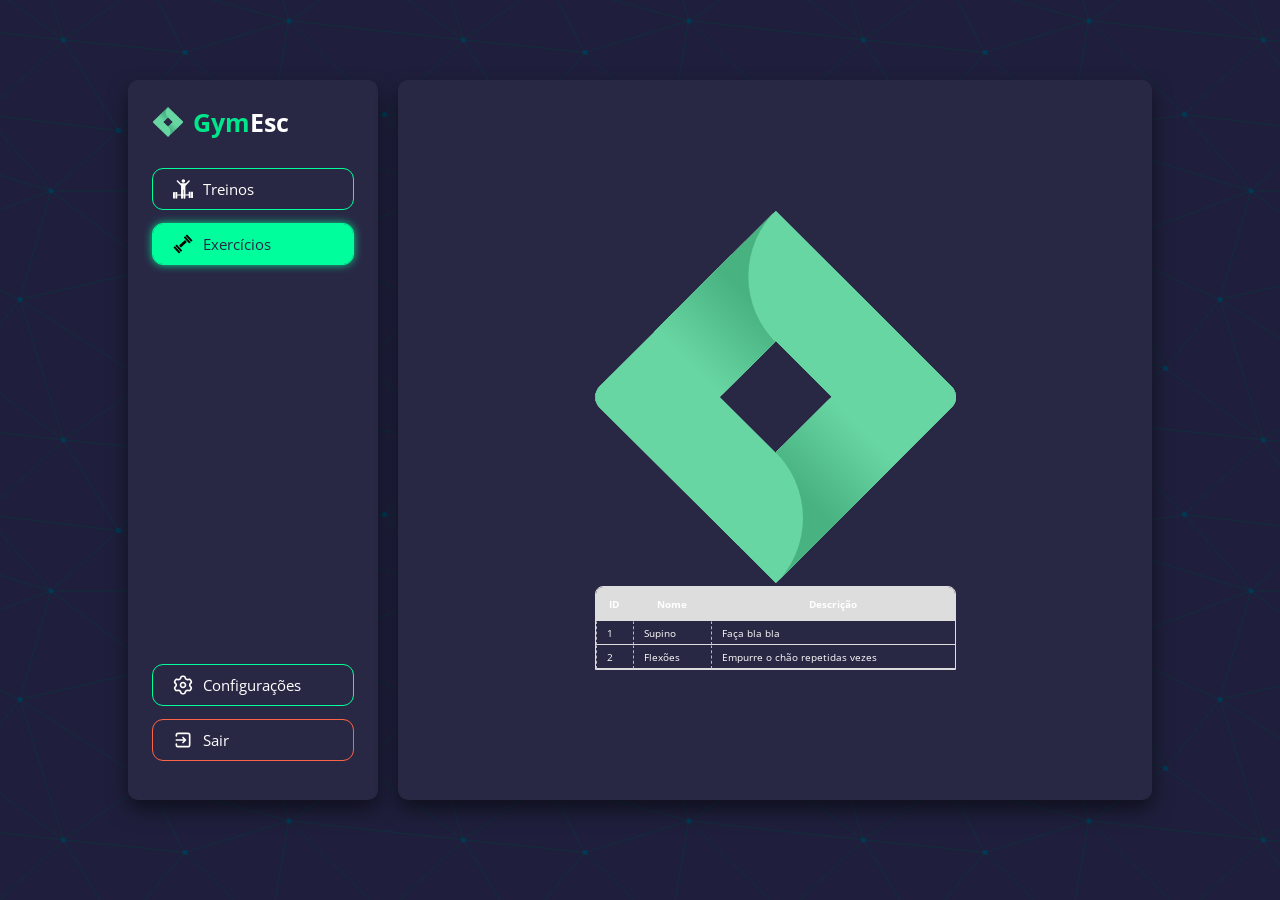
==== exercises/index.html @ a830c410 "ajustando nome do site" ====
<!DOCTYPE html>
<html lang="pt-BR">

<head>
    <meta charset="UTF-8">
    <meta name="viewport" content="width=device-width, initial-scale=1.0">
    <link rel="icon" type="image/x-icon" href="/src/images/logo.ico">

    <title>GymEsc Exercícios</title>

    <link rel="stylesheet" href="/src/css/globals.css">
    <link rel="stylesheet" href="/src/css/navbar.css">
    <link rel="stylesheet" href="/src/css/content.css">
    <link rel="stylesheet" href="/src/css/list.css">
    <link rel="stylesheet" href="./src/css/styles.css">
</head>

<body>
    <div class="page-container">
        <div class="js-template" data-src="navbar/navbar.html"></div>

        <div class="content-container container">
            <div class="js-exercises-container">
                <div class="empty-state js-empty-state" hidden>
                    <h2 class="title">Nenhum <span class="green">exercício</span> encontrado</h2>
                    <div class="illustration">
                        <img src="/src/images/trains_empty_state.svg" alt="Exercise Illustration">
                    </div>
                </div>

                <div class="exercises-container">


                    <div class="exercises-list list-container js-list">
                        <img src="/src/images/logo.png" alt="">

                        <table class="list">
                            <thead>
                                <tr>
                                    <th>ID</th>
                                    <th>Nome</th>
                                    <th>Descrição</th>
                                </tr>
                            </thead>
                            <tbody class="js-table">
                            </tbody>
                        </table>
                    </div>
                </div>
            </div>
        </div>
    </div>

    <script src="/src/javascript/globals.js"></script>
    <script src="./src/javascript/script.js"></script>
</body>

</html>
---- src/css/globals.css ----
@charset "utf-8";

@import url('https://fonts.googleapis.com/css2?family=Open+Sans:ital,wght@0,300..800;1,300..800&display=swap');

:root {
    --white-color: white;
    --red-color: tomato;
    --green-color: #00e68a;

    --shadow-dark-color: rgba(0, 0, 0, 0.5);

    --container-primary-bg-color: #282845;

    --label-light-color: #ccc;

    --input-bg-color: rgb(81, 71, 105);

    --input-font-active-color: #fff;

    --input-font-placeholder-color: #aaa;

    --button-green-color: #00FF9C;
    --button-hover-green-color: #00e68a;
    --button-click-green-color: #0ca065;

    --button-font-dark-color: #282845;
    --button-font-light-color: #fff;
}

*,
*::before,
*::after {
    box-sizing: border-box;
}

* {
    margin: 0;
    padding: 0;

    list-style: none;
    vertical-align: baseline;

    font-family: "Open Sans", sans-serif;
    font-optical-sizing: auto;
    font-style: normal;
    font-variation-settings: "width" 100;
}

html {
    font-size: 62.5%;
}

body {
    margin: 0;
    background-image: url("/src/images/bg.svg");
    color: var(--white-color);
    display: flex;
    justify-content: center;
    align-items: center;
    height: 100vh;
}

.green {
    color: var(--green-color);
}

.icon {
    width: 2rem;
    height: 2rem;
}

.page-container {
    width: 80%;
    height: 80%;

    display: flex;
    justify-content: center;
    align-items: center;
    gap: 2rem;
}

.container {
    background-color: var(--container-primary-bg-color);
    box-shadow: 0 1rem 2rem var(--shadow-dark-color);
    border-radius: 1rem;
    padding: 4rem;
    width: 100%;

    margin-bottom: 2rem;
}

.logo {
    display: flex;
    justify-content: left;
    align-items: center;
    height: fit-content;

    gap: 1rem;
}

.logo h1 {
    font-size: 4rem;
}

.logo h2 {
    font-size: 2.5rem;
}

.logo img {
    width: 3rem;
    height: 3rem;
}

h1,
h2,
h3 {
    font-size: 1rem;
}

.columns {
    display: flex;
    flex-direction: row;
    width: 100%;
    gap: 2rem;
}

.col {
    display: flex;
    flex-direction: column;
    width: 100%;
}
---- src/css/navbar.css ----
.navbar-container {
    padding: 2.5rem;

    display: flex;
    flex-direction: column;
    justify-content: space-between;

    max-width: 25rem;
    width: 100%;

    height: 100%;
}

.navbar-container .button {
    display: flex;
    justify-content: left;
    gap: 1rem;
    align-items: center;

    width: 100%;
    padding: 1rem 2rem;
    border-radius: 1rem;
    text-align: center;

    outline: .1rem solid var(--button-green-color);
    margin-bottom: 1.5rem;
    color: var(--button-font-ligth-color);

    font-size: 1.5rem;
}

.navbar-container .button.red {
    outline: .1rem solid var(--red-color);
}

.navbar-container .button:hover {
    background-color: var(--button-green-color);
    box-shadow: 0 0 1rem var(--button-green-color);
    color: var(--button-font-dark-color);
}

.icon.black {
    display: none;
}

.navbar-container .button:hover>.icon {
    display: none;
}

.navbar-container .button:hover>.icon.black {
    display: block;
}

.navbar-container .button.red:hover>.icon {
    display: block;
}

.navbar-container .button.red:hover>.icon.black {
    display: none;
}

.navbar-container .button.red:hover {
    background-color: var(--red-color);
    box-shadow: 0 0 1rem rgb(255, 120, 96);
    color: var(--button-font-ligth-color);
}

.button.active {
    background-color: var(--button-green-color);
    box-shadow: 0 0 1rem var(--button-green-color);
    color: var(--button-font-dark-color);
}

.button.active>.icon {
    display: none;
}

.button.active>.icon.icon.black {
    display: block;
}

.logo {
    margin-bottom: 3rem;
}
---- src/css/content.css ----
a {
    color: var(--white-color);
    text-decoration: none;
}

.content-container {
    padding: 2rem;

    width: 100%;
    height: 100%;

    display: flex;
    justify-content: center;
    align-items: center;
}

.content {
    display: flex;
    max-width: 60rem;
    flex-direction: column;
    justify-content: center;
    align-content: center;
}

.illustration {
    padding: 0 2rem;
}

.illustration img {
    width: 100%;
    height: auto;
}

.title {
    font-size: 2.5rem;
    text-align: center;
}
---- src/css/list.css ----
:root {
    --table-main-gray-color: #ddd;
    --table-main-gray-light-color: #ddddddcc;
    --table-row-deleted-color: #ff6e6e38;
    --table-row-received-color: rgba(100, 255, 0, 0.22);
}

.list-container {
    width: 100%;
    overflow-x: auto;
}

.list {
    width: 100%;
    border-spacing: 0;
    border-radius: .8rem .8rem 0 0;
    border: .1rem solid var(--table-main-gray-color);

}

.list th {
    background-color: var(--table-main-gray-color);
    padding: 1rem .8rem;
}

.list th:first-child {
    border-top-left-radius: .7rem;
}

.list th:last-child {
    border-top-right-radius: .7rem;
}

.list tr:has(td) {
    transition: .2s ease-in-out;
}

.list tr:hover {
    background-color: var(--table-main-gray-light-color);
}

.list td {
    border-bottom: .1rem solid var(--table-main-gray-color);
    border-top: .1rem solid transparent;
    border-left: .1rem dashed var(--table-main-gray-light-color);
    padding: .4rem 1rem;
    white-space: nowrap;
    overflow-x: hidden;
}

.list td.data-value {
    text-align: center;
}

.list td.data-actions {
    display: flex;
    justify-content: space-evenly;
    height: 100%;
    gap: .5rem;
}
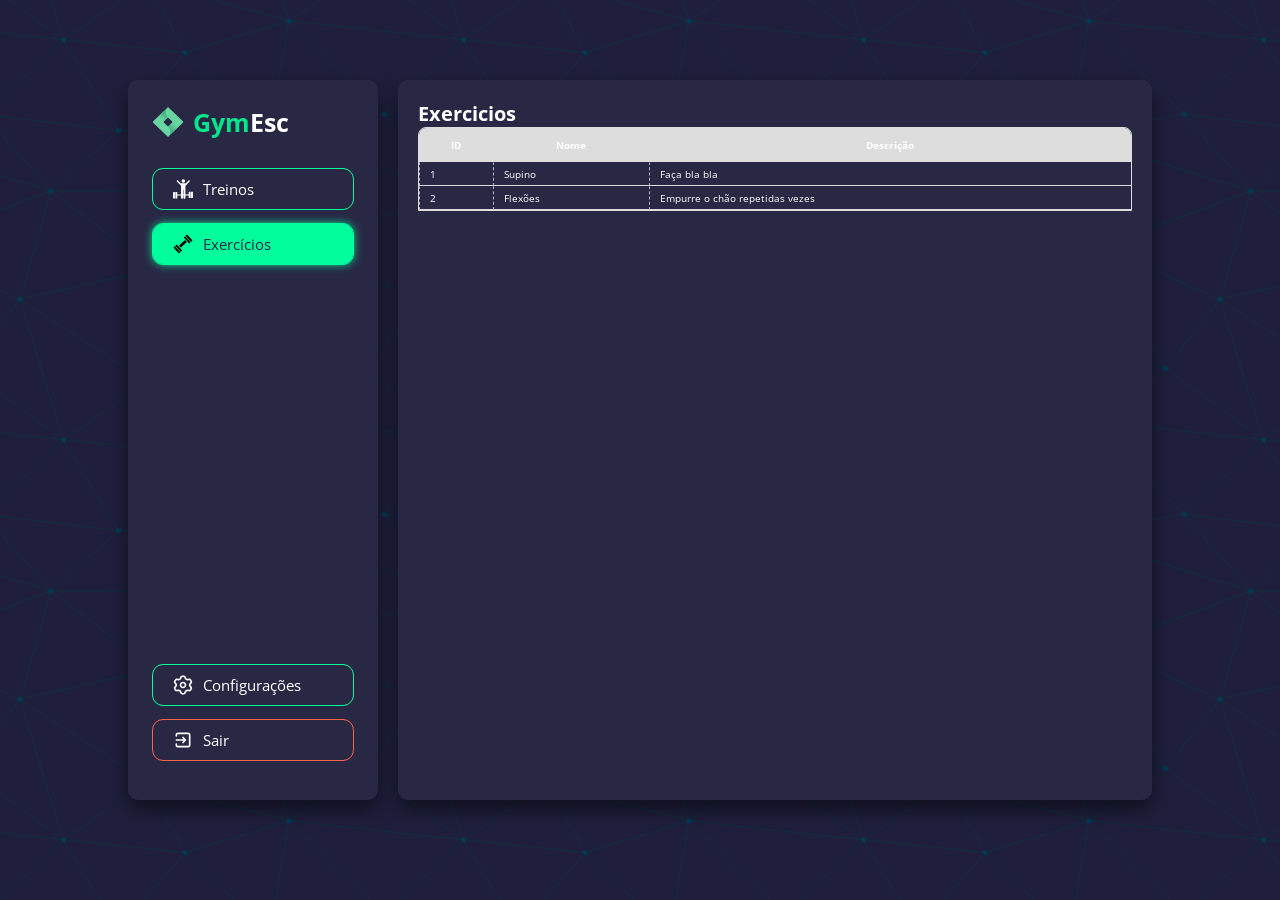
==== commit 3c40791a: "ajustanto nome da pagina" ====
--- a/exercises/index.html
+++ b/exercises/index.html
@@ -6,7 +6,7 @@
     <meta name="viewport" content="width=device-width, initial-scale=1.0">
     <link rel="icon" type="image/x-icon" href="/src/images/logo.ico">
 
-    <title>GymEsc Exercícios</title>
+    <title>GymEsc | Exercícios</title>
 
     <link rel="stylesheet" href="/src/css/globals.css">
     <link rel="stylesheet" href="/src/css/navbar.css">
@@ -20,7 +20,11 @@
         <div class="js-template" data-src="navbar/navbar.html"></div>
 
         <div class="content-container container">
-            <div class="js-exercises-container">
+            <div class="content exercises-container  js-exercises-container">
+                <div class="content-header">
+                    <h2 class="title">Exercicios</h2>
+                </div>
+
                 <div class="empty-state js-empty-state" hidden>
                     <h2 class="title">Nenhum <span class="green">exercício</span> encontrado</h2>
                     <div class="illustration">
@@ -28,12 +32,10 @@
                     </div>
                 </div>
 
-                <div class="exercises-container">
+                <div class="">
 
 
                     <div class="exercises-list list-container js-list">
-                        <img src="/src/images/logo.png" alt="">
-
                         <table class="list">
                             <thead>
                                 <tr>
--- a/src/css/navbar.css
+++ b/src/css/navbar.css
@@ -1,3 +1,8 @@
+a {
+    color: var(--white-color);
+    text-decoration: none;
+}
+
 .navbar-container {
     padding: 2.5rem;
 
--- a/src/css/content.css
+++ b/src/css/content.css
@@ -1,8 +1,3 @@
-a {
-    color: var(--white-color);
-    text-decoration: none;
-}
-
 .content-container {
     padding: 2rem;
 
@@ -15,11 +10,19 @@
 }
 
 .content {
+    width: 100%;
+    height: 100%;
+
     display: flex;
-    max-width: 60rem;
     flex-direction: column;
-    justify-content: center;
-    align-content: center;
+}
+
+.content-header {
+    display: flex;
+}
+
+.content-header .title {
+    font-size: 2rem;
 }
 
 .illustration {
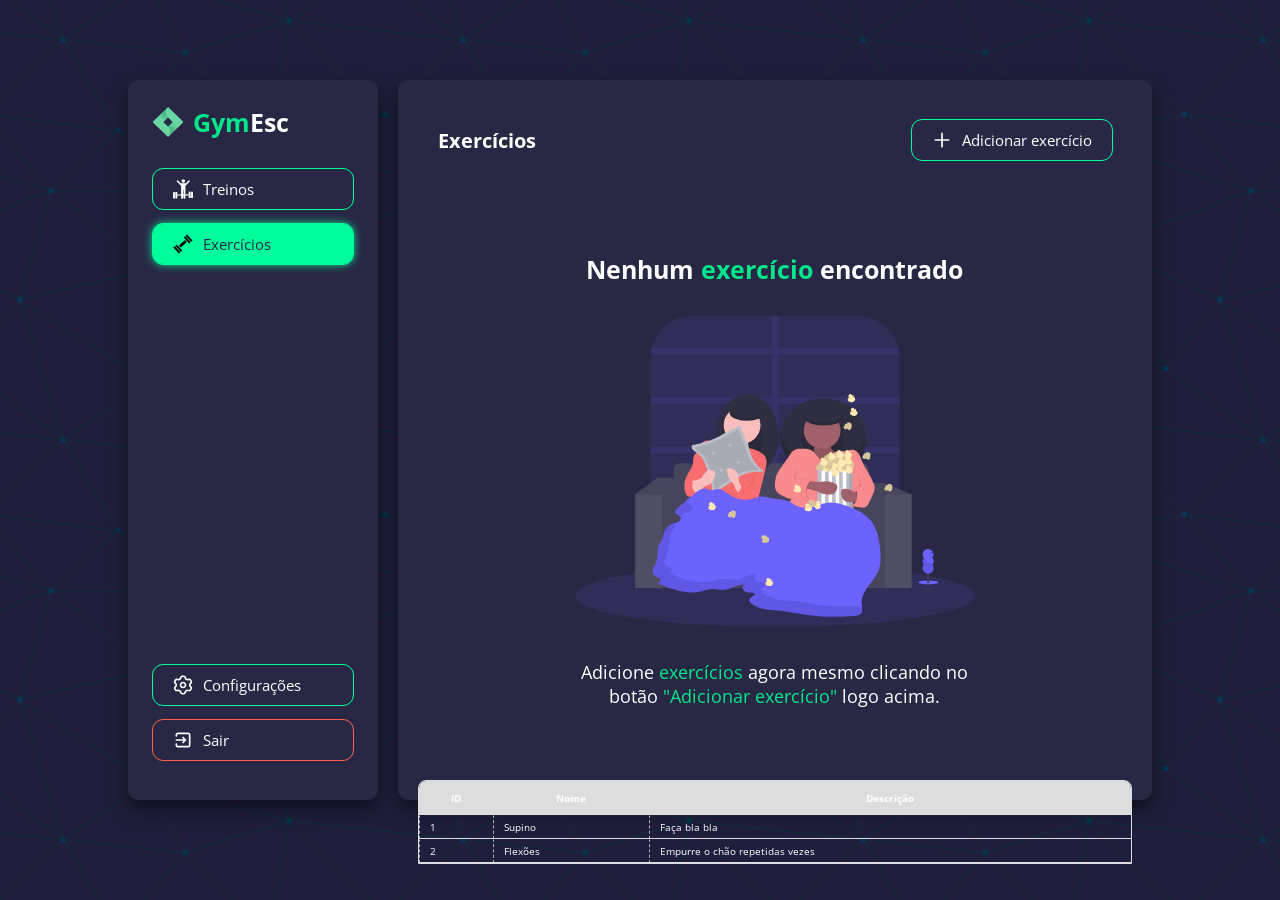
==== commit 94bcbc60: "ajustando empty states" ====
--- a/exercises/index.html
+++ b/exercises/index.html
@@ -20,20 +20,32 @@
         <div class="js-template" data-src="navbar/navbar.html"></div>
 
         <div class="content-container container">
-            <div class="content exercises-container  js-exercises-container">
+            <div class="content exercises-container js-exercises-container">
                 <div class="content-header">
-                    <h2 class="title">Exercicios</h2>
+                    <h1 class="title">Exercícios</h1>
+
+                    <a href="/exercises" class="button-wraper">
+                        <div class="button no-wrap">
+                            <img src="/src/icons/plus.svg" alt="add workout" class="icon">
+                            <img src="/src/icons/plus_black.svg" alt="add workout" class="icon black">
+                            <span>Adicionar exercício</span>
+                        </div>
+                    </a>
                 </div>
 
-                <div class="empty-state js-empty-state" hidden>
-                    <h2 class="title">Nenhum <span class="green">exercício</span> encontrado</h2>
-                    <div class="illustration">
-                        <img src="/src/images/trains_empty_state.svg" alt="Exercise Illustration">
+                <div class="content-main">
+                    <div class="empty-state js-empty-state" hidden>
+                        <div class="empty-state-content">
+                            <h2 class="title">Nenhum <span class="green">exercício</span> encontrado</h2>
+                            <div class="illustration">
+                                <img src="/src/images/exercises_empty_state.svg" alt="Exercise Illustration">
+                            </div>
+                            <p class="description">
+                                Adicione <span class="green">exercícios</span> agora mesmo clicando no botão
+                                <span class="green">"Adicionar exercício"</span> logo acima.
+                            </p>
+                        </div>
                     </div>
-                </div>
-
-                <div class="">
-
 
                     <div class="exercises-list list-container js-list">
                         <table class="list">
@@ -49,8 +61,11 @@
                         </table>
                     </div>
                 </div>
+
+                <div class="content-footer"></div>
             </div>
         </div>
+    </div>
     </div>
 
     <script src="/src/javascript/globals.js"></script>
--- a/src/css/globals.css
+++ b/src/css/globals.css
@@ -43,7 +43,6 @@
     font-family: "Open Sans", sans-serif;
     font-optical-sizing: auto;
     font-style: normal;
-    font-variation-settings: "width" 100;
 }
 
 html {
--- a/src/css/navbar.css
+++ b/src/css/navbar.css
@@ -1,6 +1,12 @@
-a {
+@import url(/src/css/buttons.css);
+
+a:has(.logo) {
     color: var(--white-color);
     text-decoration: none;
+}
+
+.navbar-container .button {
+    margin-bottom: 1.5rem;
 }
 
 .navbar-container {
@@ -16,74 +22,6 @@
     height: 100%;
 }
 
-.navbar-container .button {
-    display: flex;
-    justify-content: left;
-    gap: 1rem;
-    align-items: center;
-
-    width: 100%;
-    padding: 1rem 2rem;
-    border-radius: 1rem;
-    text-align: center;
-
-    outline: .1rem solid var(--button-green-color);
-    margin-bottom: 1.5rem;
-    color: var(--button-font-ligth-color);
-
-    font-size: 1.5rem;
-}
-
-.navbar-container .button.red {
-    outline: .1rem solid var(--red-color);
-}
-
-.navbar-container .button:hover {
-    background-color: var(--button-green-color);
-    box-shadow: 0 0 1rem var(--button-green-color);
-    color: var(--button-font-dark-color);
-}
-
-.icon.black {
-    display: none;
-}
-
-.navbar-container .button:hover>.icon {
-    display: none;
-}
-
-.navbar-container .button:hover>.icon.black {
-    display: block;
-}
-
-.navbar-container .button.red:hover>.icon {
-    display: block;
-}
-
-.navbar-container .button.red:hover>.icon.black {
-    display: none;
-}
-
-.navbar-container .button.red:hover {
-    background-color: var(--red-color);
-    box-shadow: 0 0 1rem rgb(255, 120, 96);
-    color: var(--button-font-ligth-color);
-}
-
-.button.active {
-    background-color: var(--button-green-color);
-    box-shadow: 0 0 1rem var(--button-green-color);
-    color: var(--button-font-dark-color);
-}
-
-.button.active>.icon {
-    display: none;
-}
-
-.button.active>.icon.icon.black {
-    display: block;
-}
-
 .logo {
     margin-bottom: 3rem;
 }
--- a/src/css/content.css
+++ b/src/css/content.css
@@ -17,24 +17,57 @@
     flex-direction: column;
 }
 
-.content-header {
+.content .content-header {
     display: flex;
+    align-items: center;
+    justify-content: space-between;
+
+    padding: 2rem;
 }
 
-.content-header .title {
+.content .content-header .title {
     font-size: 2rem;
+    width: 100%;
 }
 
-.illustration {
-    padding: 0 2rem;
+.content .content-main {
+    width: 100%;
+    height: 100%;
 }
 
-.illustration img {
+.content .content-main .empty-state {
     width: 100%;
-    height: auto;
+    height: 100%;
+
+    display: flex;
+    justify-content: center;
+    align-items: center;
 }
 
-.title {
+.empty-state-content {
+    display: flex;
+    flex-direction: column;
+    justify-content: center;
+    align-items: center;
+
+    max-width: 60%;
+}
+
+.content .content-main .empty-state .title {
+    text-align: center;
     font-size: 2.5rem;
+}
+
+.content .content-main .empty-state .description {
+    font-size: 1.8rem;
     text-align: center;
+}
+
+.content .empty-state .illustration {
+    padding: 3rem 0;
+}
+
+.content .empty-state .illustration img {
+    max-width: 40rem;
+    width: 100%;
 }
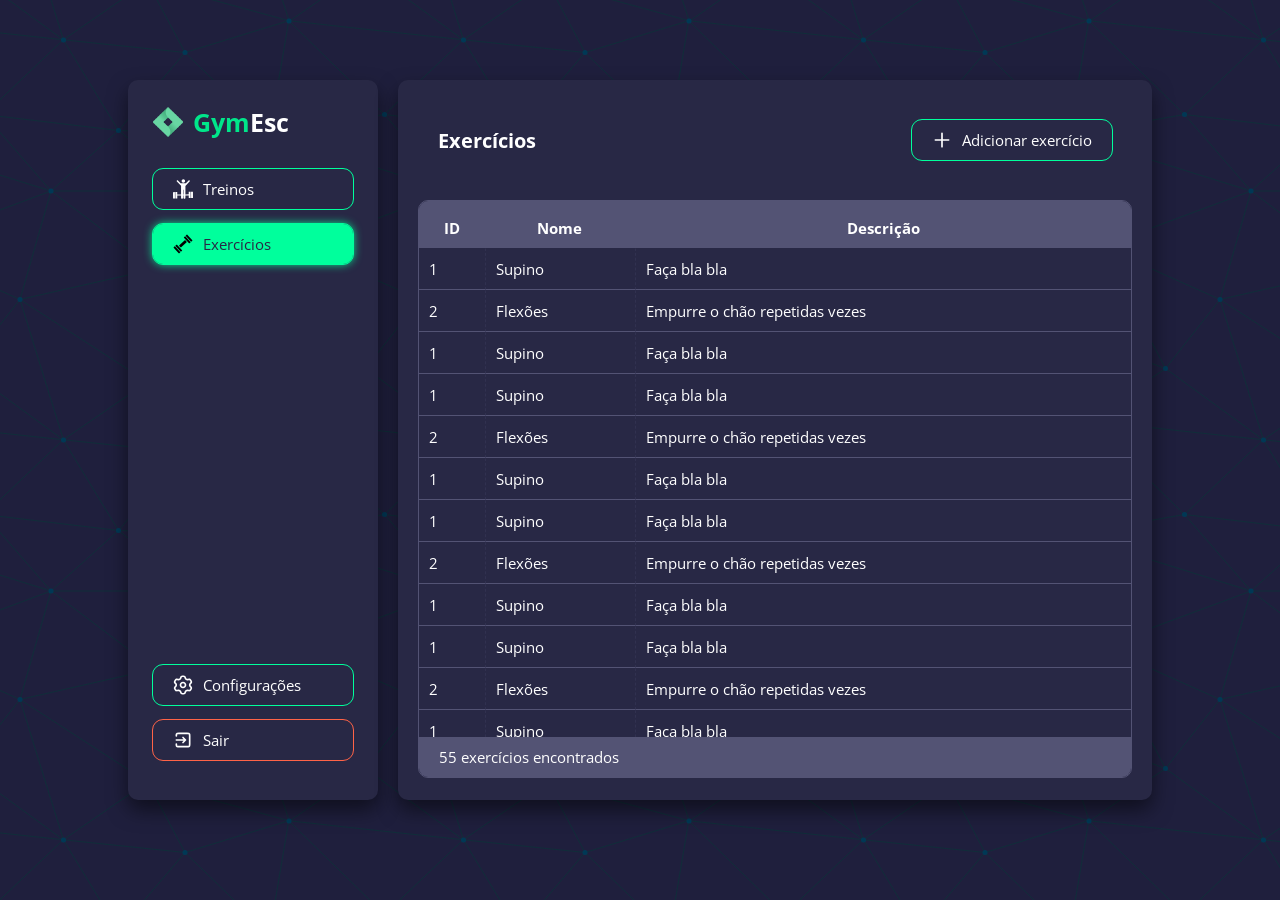
==== commit 83822203: "adicionando listagem" ====
--- a/exercises/index.html
+++ b/exercises/index.html
@@ -36,7 +36,9 @@
                 <div class="content-main">
                     <div class="empty-state js-empty-state" hidden>
                         <div class="empty-state-content">
-                            <h2 class="title">Nenhum <span class="green">exercício</span> encontrado</h2>
+                            <h2 class="title">
+                                Nenhum <span class="green">exercício</span> encontrado
+                            </h2>
                             <div class="illustration">
                                 <img src="/src/images/exercises_empty_state.svg" alt="Exercise Illustration">
                             </div>
@@ -47,29 +49,37 @@
                         </div>
                     </div>
 
-                    <div class="exercises-list list-container js-list">
-                        <table class="list">
-                            <thead>
-                                <tr>
-                                    <th>ID</th>
-                                    <th>Nome</th>
-                                    <th>Descrição</th>
-                                </tr>
-                            </thead>
-                            <tbody class="js-table">
-                            </tbody>
-                        </table>
+                    <div class="list-wraper js-list">
+                        <div class="list-header"></div>
+                        <div class="exercises-list list-container">
+                            <table class="list">
+                                <thead>
+                                    <tr>
+                                        <th>ID</th>
+                                        <th>Nome</th>
+                                        <th>Descrição</th>
+                                    </tr>
+                                </thead>
+                                <tbody class="js-table"></tbody>
+                            </table>
+                        </div>
+
+                        <div class="placeholder"></div>
+
+                        <div class="list-footer">
+                            55 exercícios encontrados
+                        </div>
                     </div>
+
                 </div>
 
                 <div class="content-footer"></div>
             </div>
         </div>
     </div>
-    </div>
 
     <script src="/src/javascript/globals.js"></script>
     <script src="./src/javascript/script.js"></script>
 </body>
 
-</html>+</html>
--- a/src/css/globals.css
+++ b/src/css/globals.css
@@ -3,28 +3,34 @@
 @import url('https://fonts.googleapis.com/css2?family=Open+Sans:ital,wght@0,300..800;1,300..800&display=swap');
 
 :root {
-    --white-color: white;
-    --red-color: tomato;
+    --white-color: #ffffff;
+    --red-color: #ff6347;
     --green-color: #00e68a;
 
-    --shadow-dark-color: rgba(0, 0, 0, 0.5);
+    --primary-color: #1F1F3D;
+    --primary-color-hover: #21213f;
+
+    --secundary-color: #282845;
+    --terciary-color: #535374;
+
+    --shadow-dark-color: #00000080;
 
     --container-primary-bg-color: #282845;
 
-    --label-light-color: #ccc;
+    --label-light-color: #cccccc;
 
-    --input-bg-color: rgb(81, 71, 105);
+    --input-bg-color: #514769;
 
-    --input-font-active-color: #fff;
+    --input-font-active-color: #ffffff;
 
-    --input-font-placeholder-color: #aaa;
+    --input-font-placeholder-color: #aaaaaa;
 
     --button-green-color: #00FF9C;
     --button-hover-green-color: #00e68a;
     --button-click-green-color: #0ca065;
 
     --button-font-dark-color: #282845;
-    --button-font-light-color: #fff;
+    --button-font-light-color: #ffffff;
 }
 
 *,
@@ -127,4 +133,31 @@
     display: flex;
     flex-direction: column;
     width: 100%;
-}+}
+
+.hide {
+    display: none;
+}
+
+::-webkit-scrollbar {
+    width: 1rem;
+}
+
+::-webkit-scrollbar-track {
+    background-color: var(--terciary-color);
+}
+
+::-webkit-scrollbar-thumb {
+    cursor: pointer;
+    background-color: var(--green-color);
+    border-radius: 1rem;
+}
+
+::-webkit-scrollbar-thumb:hover {
+    background-color: var(--button-green-color);
+}
+
+.placeholder {
+    flex-grow: 1;
+    min-height: 0;
+}
--- a/src/css/content.css
+++ b/src/css/content.css
@@ -23,6 +23,7 @@
     justify-content: space-between;
 
     padding: 2rem;
+    margin-bottom: 2rem;
 }
 
 .content .content-header .title {
@@ -42,6 +43,10 @@
     display: flex;
     justify-content: center;
     align-items: center;
+}
+
+.content .content-main .empty-state[hidden] {
+    display: none;
 }
 
 .empty-state-content {
@@ -70,4 +75,4 @@
 .content .empty-state .illustration img {
     max-width: 40rem;
     width: 100%;
-}+}
--- a/src/css/list.css
+++ b/src/css/list.css
@@ -1,8 +1,20 @@
 :root {
-    --table-main-gray-color: #ddd;
-    --table-main-gray-light-color: #ddddddcc;
-    --table-row-deleted-color: #ff6e6e38;
-    --table-row-received-color: rgba(100, 255, 0, 0.22);
+    --table-main-color: #535374;
+    --table-secundary-color: #313150;
+}
+
+.list-wraper {
+    width: 100%;
+    max-height: 85%;
+
+    display: flex;
+    flex-direction: column;
+    justify-content: center;
+    align-items: center;
+
+    border: .1rem solid var(--table-main-color);
+    overflow: hidden;
+    border-radius: 1rem;
 }
 
 .list-container {
@@ -10,25 +22,31 @@
     overflow-x: auto;
 }
 
+.list-header {
+    width: 100%;
+    height: 1rem;
+    background-color: var(--table-main-color);
+    border-radius: 1rem 1rem 0 0;
+}
+
+.list ::-webkit-scrollbar-thumb {
+    margin: 10rem;
+    padding: 10rem;
+}
+
 .list {
     width: 100%;
     border-spacing: 0;
-    border-radius: .8rem .8rem 0 0;
-    border: .1rem solid var(--table-main-gray-color);
-
+    border: none;
 }
 
 .list th {
-    background-color: var(--table-main-gray-color);
+    position: sticky;
+    top: 0;
+    z-index: 1;
+    background-color: var(--table-main-color);
     padding: 1rem .8rem;
-}
-
-.list th:first-child {
-    border-top-left-radius: .7rem;
-}
-
-.list th:last-child {
-    border-top-right-radius: .7rem;
+    font-size: 1.5rem;
 }
 
 .list tr:has(td) {
@@ -36,16 +54,22 @@
 }
 
 .list tr:hover {
-    background-color: var(--table-main-gray-light-color);
+    background-color: var(--table-secundary-color);
 }
 
 .list td {
-    border-bottom: .1rem solid var(--table-main-gray-color);
+    border-bottom: .1rem solid var(--table-main-color);
     border-top: .1rem solid transparent;
-    border-left: .1rem dashed var(--table-main-gray-light-color);
-    padding: .4rem 1rem;
+    border-left: .1rem dashed var(--table-secundary-color);
+    padding: 1rem 1rem;
     white-space: nowrap;
     overflow-x: hidden;
+
+    font-size: 1.5rem;
+}
+
+.list td:first-child {
+    border-left: none;
 }
 
 .list td.data-value {
@@ -57,4 +81,17 @@
     justify-content: space-evenly;
     height: 100%;
     gap: .5rem;
-}+}
+
+.list-footer {
+    background-color: var(--table-main-color);
+    width: 100%;
+    padding: 1rem;
+    padding-left: 2rem;
+    height: 4rem;
+    text-align: left;
+    font-size: 1.5rem;
+
+    position: sticky;
+    bottom: 0;
+}
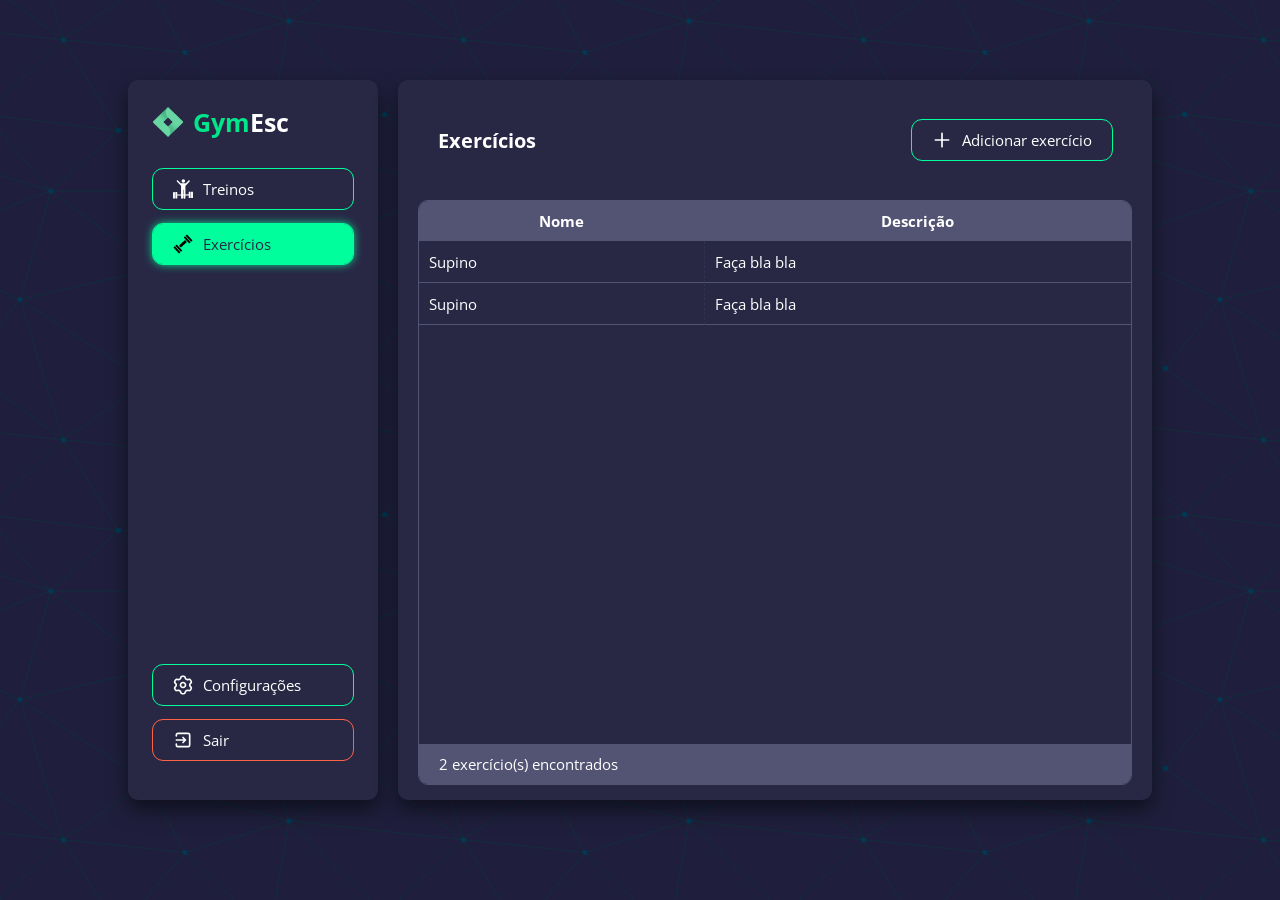
==== commit 68fb5a3d: "listagem exercicios" ====
--- a/exercises/index.html
+++ b/exercises/index.html
@@ -34,7 +34,7 @@
                 </div>
 
                 <div class="content-main">
-                    <div class="empty-state js-empty-state" hidden>
+                    <div class="empty-state js-empty-state">
                         <div class="empty-state-content">
                             <h2 class="title">
                                 Nenhum <span class="green">exercício</span> encontrado
@@ -50,27 +50,24 @@
                     </div>
 
                     <div class="list-wraper js-list">
-                        <div class="list-header"></div>
                         <div class="exercises-list list-container">
                             <table class="list">
                                 <thead>
-                                    <tr>
-                                        <th>ID</th>
+                                    <tr class="trh">
                                         <th>Nome</th>
                                         <th>Descrição</th>
                                     </tr>
                                 </thead>
-                                <tbody class="js-table"></tbody>
+                                <tbody class="js-table-body"></tbody>
                             </table>
                         </div>
 
                         <div class="placeholder"></div>
 
                         <div class="list-footer">
-                            55 exercícios encontrados
+                            <span class="js-list-count"></span> exercício(s) encontrados
                         </div>
                     </div>
-
                 </div>
 
                 <div class="content-footer"></div>
--- a/src/css/globals.css
+++ b/src/css/globals.css
@@ -136,7 +136,7 @@
 }
 
 .hide {
-    display: none;
+    display: none !important;
 }
 
 ::-webkit-scrollbar {
@@ -159,5 +159,4 @@
 
 .placeholder {
     flex-grow: 1;
-    min-height: 0;
 }
--- a/src/css/content.css
+++ b/src/css/content.css
@@ -45,10 +45,6 @@
     align-items: center;
 }
 
-.content .content-main .empty-state[hidden] {
-    display: none;
-}
-
 .empty-state-content {
     display: flex;
     flex-direction: column;
--- a/src/css/list.css
+++ b/src/css/list.css
@@ -5,12 +5,11 @@
 
 .list-wraper {
     width: 100%;
-    max-height: 85%;
+    min-height: 58.5rem;
+    max-height: 58.5rem;
 
     display: flex;
     flex-direction: column;
-    justify-content: center;
-    align-items: center;
 
     border: .1rem solid var(--table-main-color);
     overflow: hidden;
@@ -19,19 +18,6 @@
 
 .list-container {
     width: 100%;
-    overflow-x: auto;
-}
-
-.list-header {
-    width: 100%;
-    height: 1rem;
-    background-color: var(--table-main-color);
-    border-radius: 1rem 1rem 0 0;
-}
-
-.list ::-webkit-scrollbar-thumb {
-    margin: 10rem;
-    padding: 10rem;
 }
 
 .list {
@@ -91,7 +77,4 @@
     height: 4rem;
     text-align: left;
     font-size: 1.5rem;
-
-    position: sticky;
-    bottom: 0;
 }
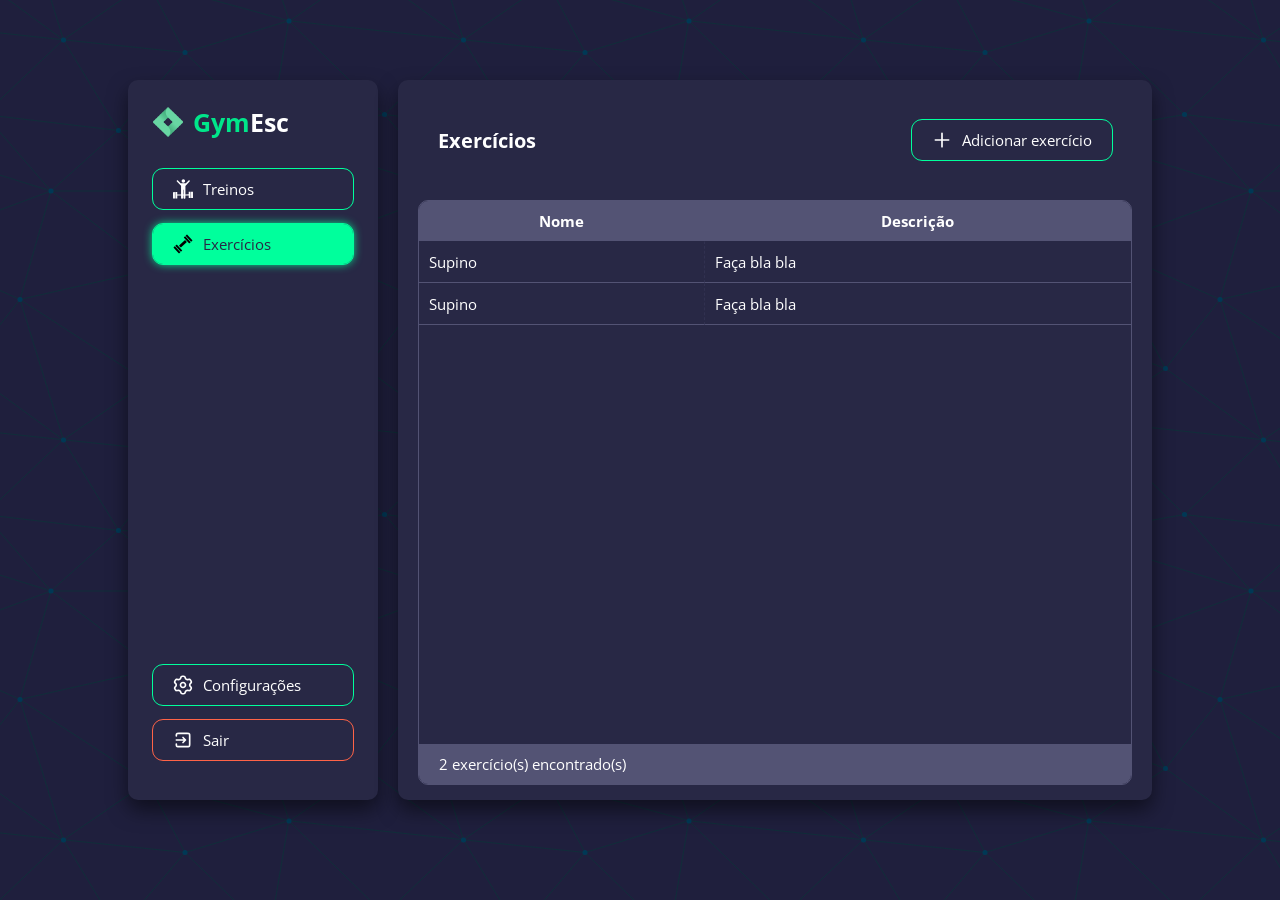
==== commit 5a7c2efc: "listagem treinos" ====
--- a/exercises/index.html
+++ b/exercises/index.html
@@ -65,7 +65,7 @@
                         <div class="placeholder"></div>
 
                         <div class="list-footer">
-                            <span class="js-list-count"></span> exercício(s) encontrados
+                            <span class="js-list-count"></span> exercício(s) encontrado(s)
                         </div>
                     </div>
                 </div>
--- a/src/css/list.css
+++ b/src/css/list.css
@@ -18,6 +18,7 @@
 
 .list-container {
     width: 100%;
+    overflow: auto;
 }
 
 .list {
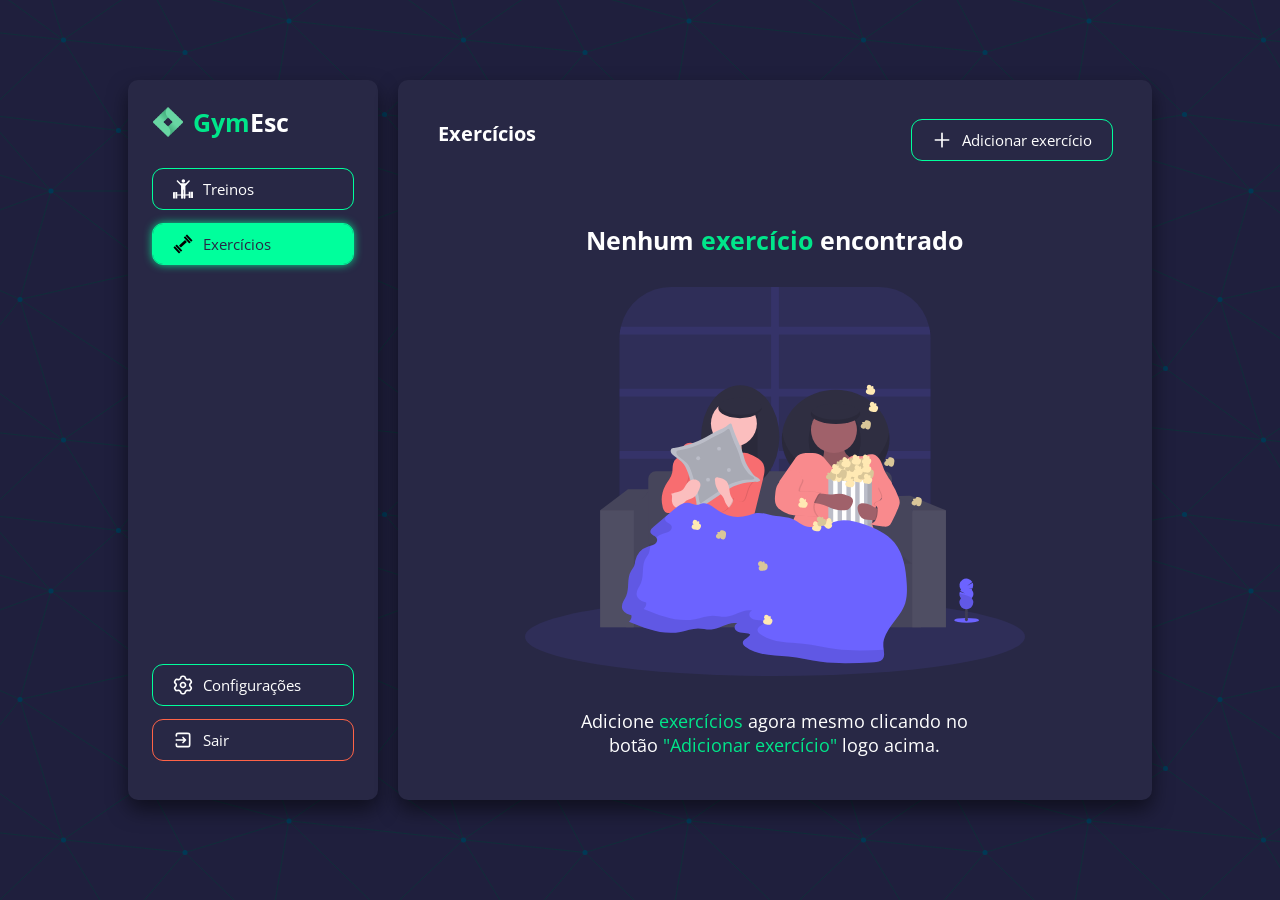
==== commit a7d96876: "adicionando add" ====
--- a/exercises/index.html
+++ b/exercises/index.html
@@ -24,7 +24,7 @@
                 <div class="content-header">
                     <h1 class="title">Exercícios</h1>
 
-                    <a href="/exercises" class="button-wraper">
+                    <a href="/exercises/add" class="button-wraper">
                         <div class="button no-wrap">
                             <img src="/src/icons/plus.svg" alt="add workout" class="icon">
                             <img src="/src/icons/plus_black.svg" alt="add workout" class="icon black">
--- a/src/css/content.css
+++ b/src/css/content.css
@@ -29,6 +29,7 @@
 .content .content-header .title {
     font-size: 2rem;
     width: 100%;
+    height: 100%;
 }
 
 .content .content-main {
@@ -69,6 +70,5 @@
 }
 
 .content .empty-state .illustration img {
-    max-width: 40rem;
-    width: 100%;
+    width: 50rem;
 }
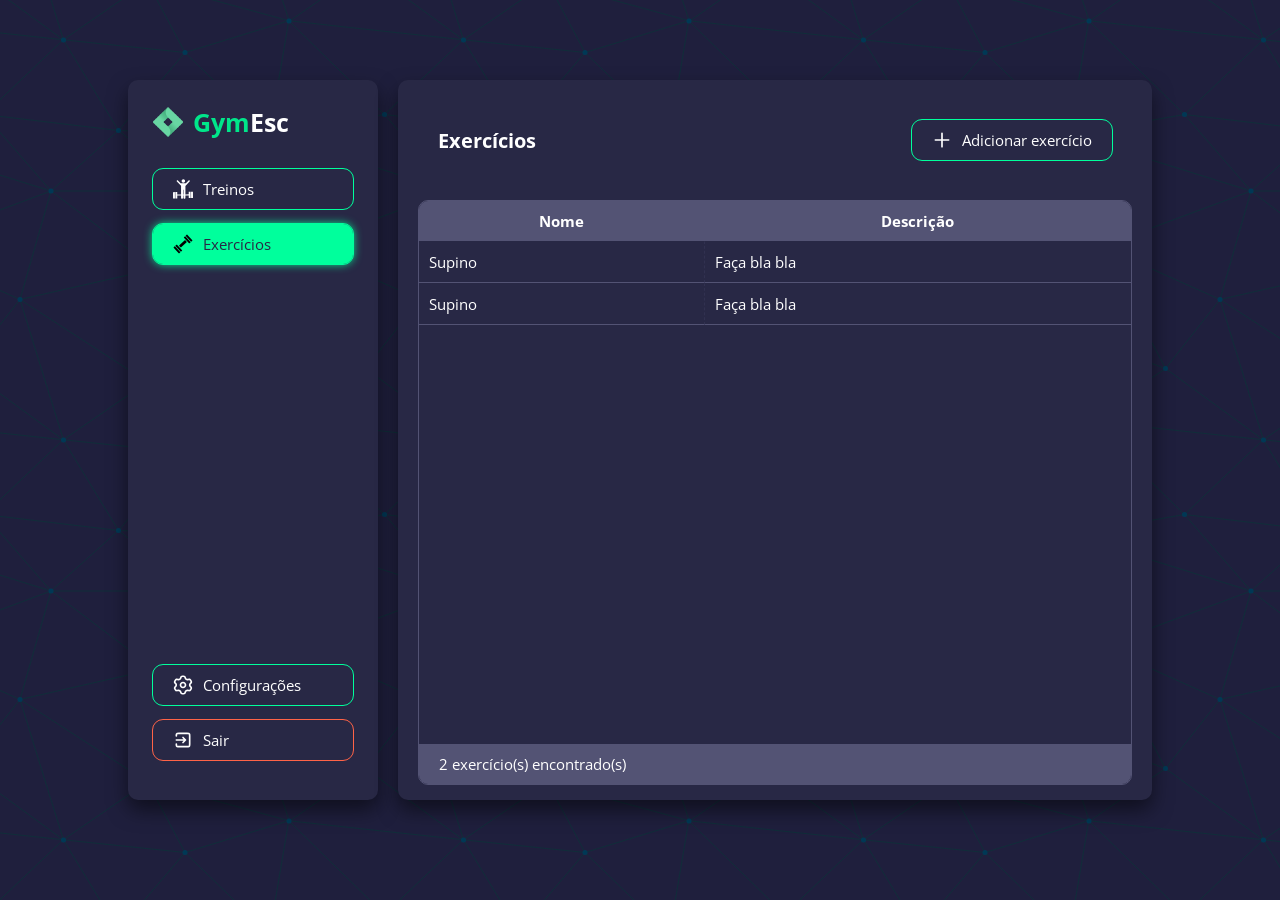
==== commit b621dd6b: "pog" ====
--- a/exercises/index.html
+++ b/exercises/index.html
@@ -34,7 +34,7 @@
                 </div>
 
                 <div class="content-main">
-                    <div class="empty-state js-empty-state">
+                    <div class="empty-state js-empty-state hide">
                         <div class="empty-state-content">
                             <h2 class="title">
                                 Nenhum <span class="green">exercício</span> encontrado
--- a/src/css/globals.css
+++ b/src/css/globals.css
@@ -28,6 +28,10 @@
     --button-green-color: #00FF9C;
     --button-hover-green-color: #00e68a;
     --button-click-green-color: #0ca065;
+
+    --button-red-color: #ff6347;
+    --button-hover-red-color: #e05137;
+    --button-click-red-color: #c14530;
 
     --button-font-dark-color: #282845;
     --button-font-light-color: #ffffff;
@@ -158,5 +162,6 @@
 }
 
 .placeholder {
-    flex-grow: 1;
+    flex-grow: 1 !important;
+    height: 100% !important;
 }
--- a/src/css/content.css
+++ b/src/css/content.css
@@ -30,6 +30,9 @@
     font-size: 2rem;
     width: 100%;
     height: 100%;
+    display: flex;
+    justify-content: left;
+    align-items: center;
 }
 
 .content .content-main {
